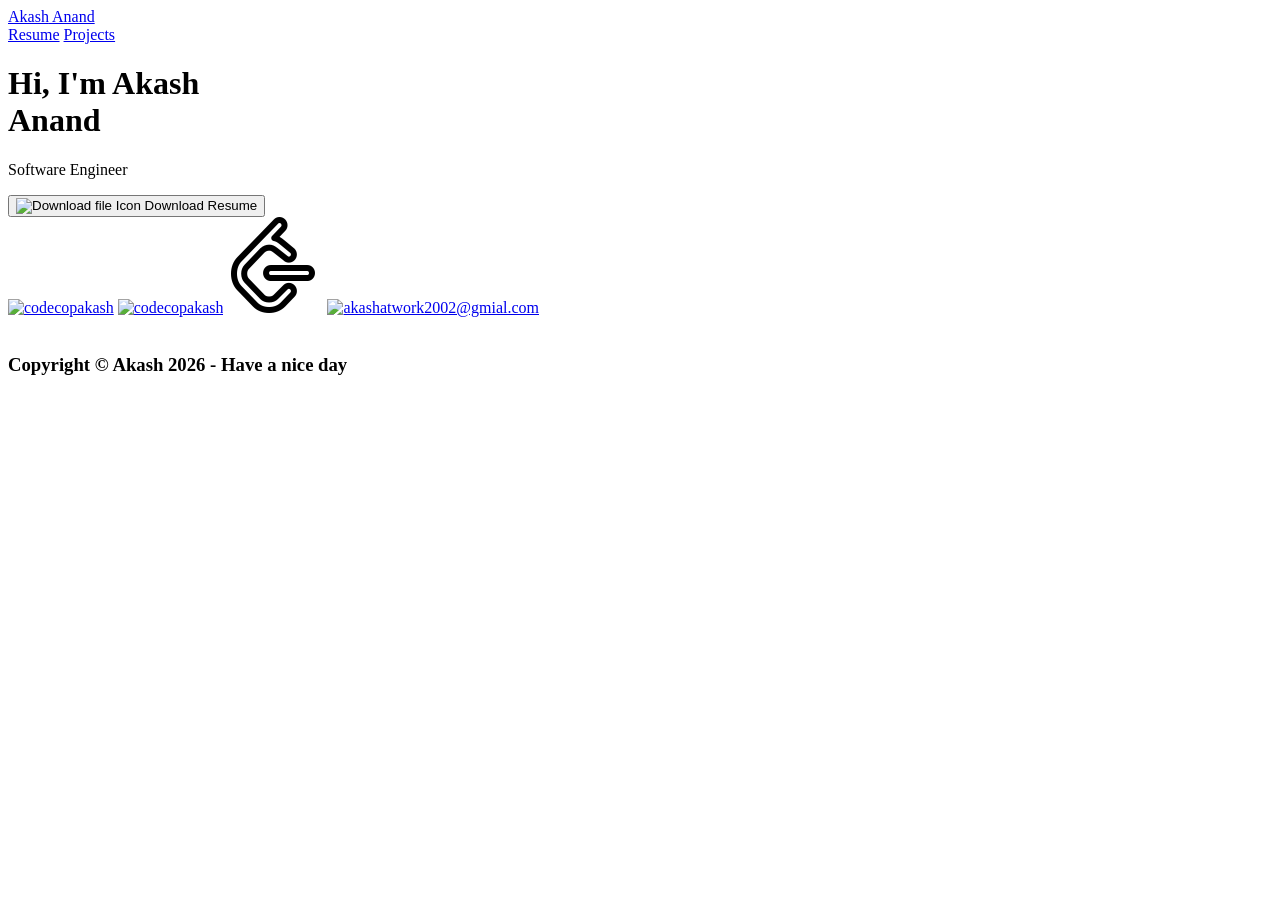
==== index.html @ 2bc6cf51 "Updated resume and added leetcode link" ====
<!DOCTYPE html>
<html lang="en">
<head>
    <link rel="stylesheet" href="index.css">
    <title>Akash Anand</title>
</head>

<body>
    <header class="white whitebg">
        <a class="name" href="https://connectakash.com/" target=""><span class="first-name">Akash</span> <span class="last-name">Anand</span></a>
        <div class="nav-links gray-700">
            <a class="resume" href="https://drive.google.com/file/d/1TLm_w_rVkbF2qodkF3ANcACY6byevHFD/view?usp=sharing" target="_blank">Resume</a>
            <a href="project.html" target="">Projects</a>
            <!--<a href="" target="_blank">About</a>
            <a href="" target="_blank">Skills</a>
            <a href="" target="_blank">Education</a>   
            <a href="" target="_blank">Contect</a>-->
        </div>
        
    </header>
    <Main>
        <div class="hero-section">
            <div class="hero-text">
                <h1 class="my-intro gray-900">Hi, I'm <span class="blue-600">Akash <br> Anand</span> </h1>
                <p class="gray-700 my-intro">Software Engineer</p>
                <p></p>
                <a href="/resources/assetResume.pdf" download="AkashAnand_Resume" target="_blank">
                    <button class="resume-button whitebg"><img src="/resources/downloadfile.png" alt="Download file Icon" class="icon"> Download Resume</button>
                </a>

                <!--Connect with me section -->
                <div class="social-links">
                    <a href="https://github.com/IamGNU" target="_blank"><img src="/resources/github.png" alt="codecopakash"></a>
                    <a href="https://www.linkedin.com/in/IamGNU/" target="_blank"><img src="/resources/linkedin.png" alt="codecopakash"></a>
                    <a href="https://leetcode.com/u/iamGnu/" target="_blank"><img src="resources/leetcode.png" alt="leetcode profile"></a>
                    <a href="mailto:akashatwork2002@gmail.com" target="_blank"><img src="/resources/email.png" alt="akashatwork2002@gmial.com"></a>
                </div>
            </div>
            <!--Photo frame -->
            <div class="photo-frame">
                <div class="blue-frame"></div>
                <img src="/resources/akash.jpeg" alt="" class="my-image">
            </div>
        </div>
    </Main>
    <Footer>
        <h3 class="gray-300">Copyright &copy; Akash 2026 - Have a nice day</h3>
    </Footer>
</body>
</html>
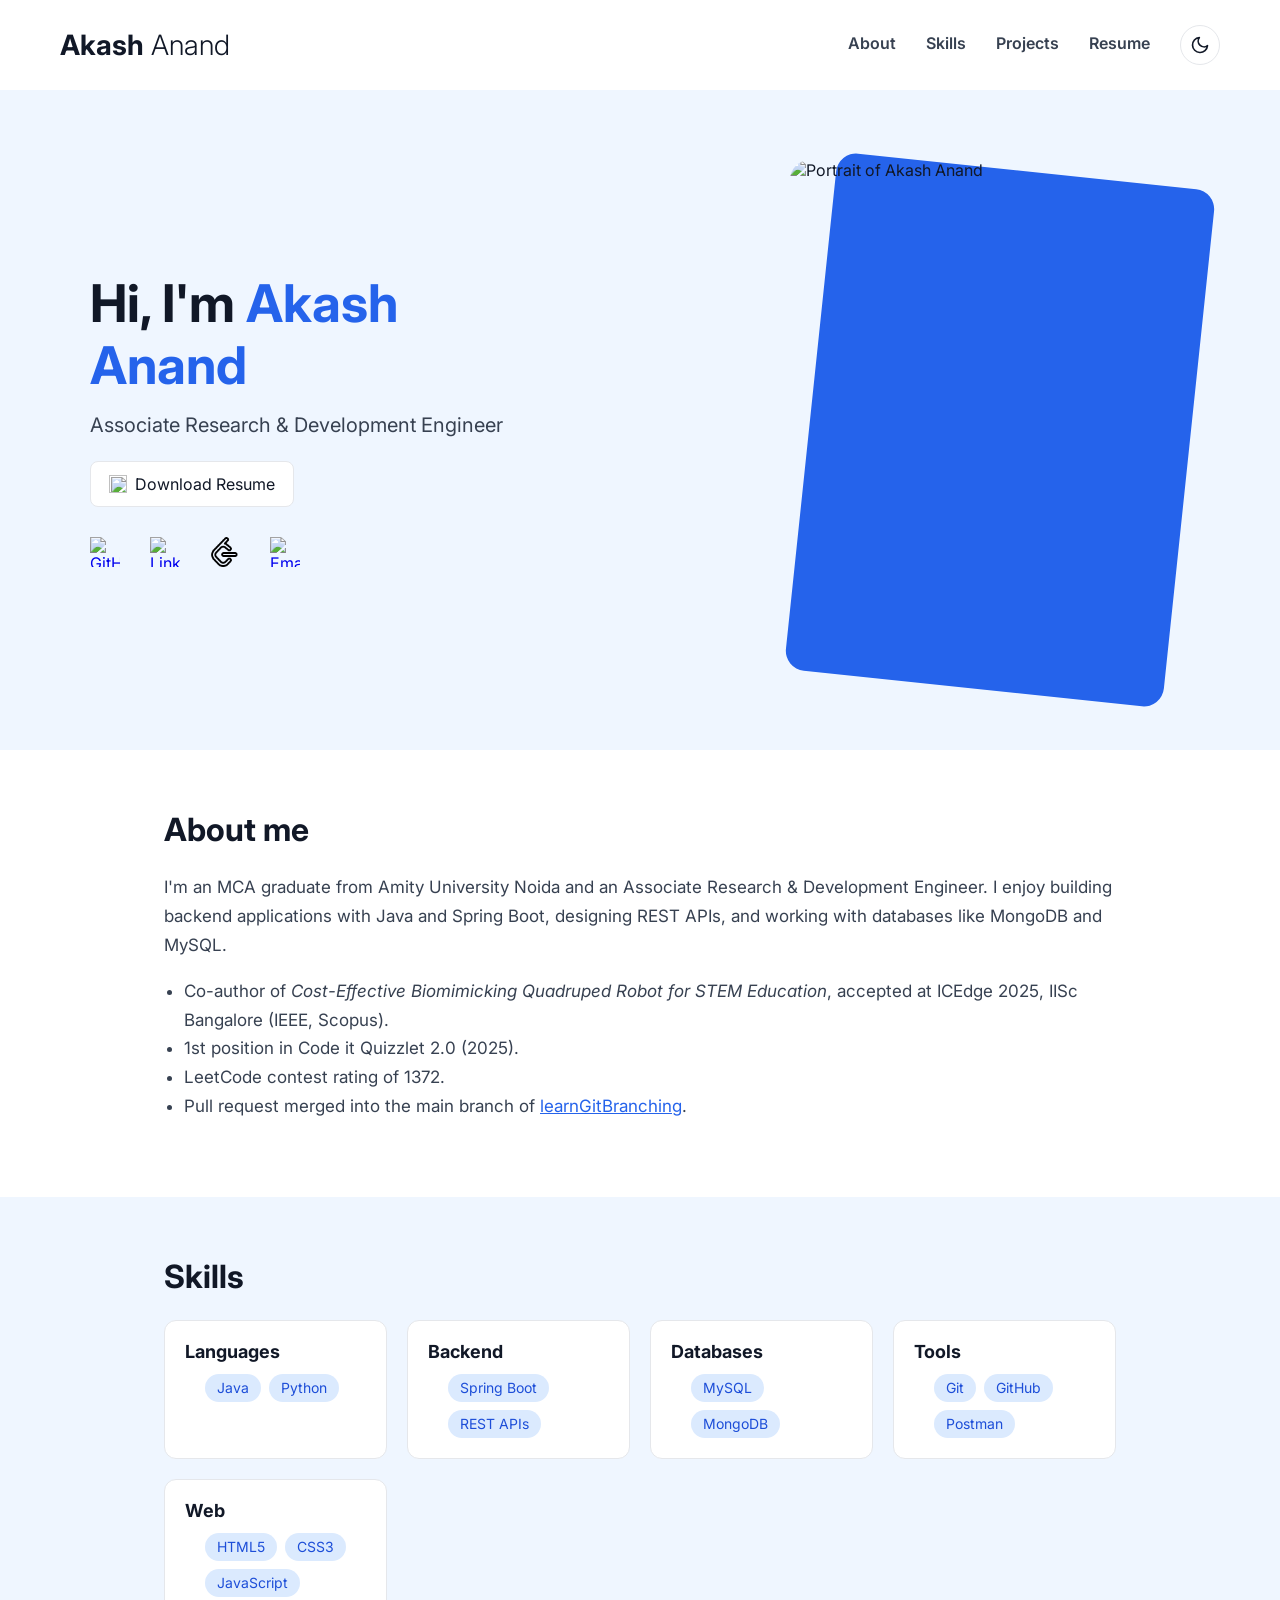
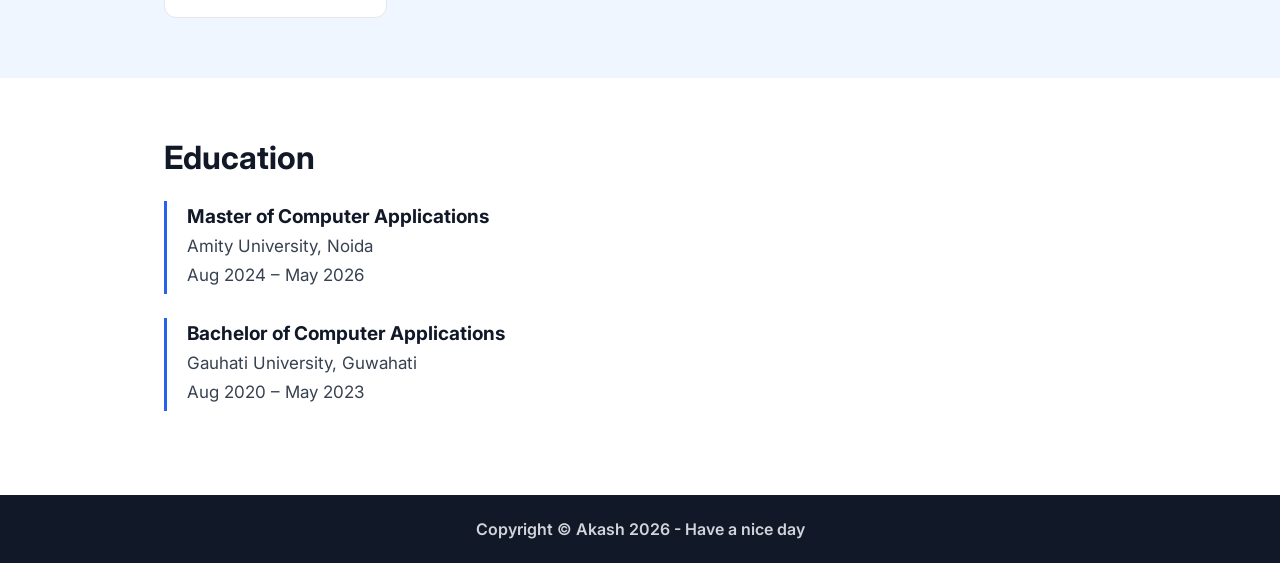
==== commit 8ad10035: "Updated the entire website ui" ====
--- a/index.html
+++ b/index.html
@@ -1,50 +1,132 @@
 <!DOCTYPE html>
 <html lang="en">
 <head>
-    <link rel="stylesheet" href="index.css">
-    <title>Akash Anand</title>
+    <meta charset="UTF-8">
+    <meta name="viewport" content="width=device-width, initial-scale=1">
+    <title>Akash Anand | Associate Research &amp; Development Engineer</title>
+    <meta name="description" content="Akash Anand is an Associate Research & Development Engineer and MCA graduate working with Java, Spring Boot, REST APIs and MongoDB.">
+    <meta property="og:type" content="website">
+    <meta property="og:url" content="https://connectakash.com/">
+    <meta property="og:title" content="Akash Anand | Associate Research & Development Engineer">
+    <meta property="og:description" content="Portfolio, projects and resume of Akash Anand.">
+    <meta property="og:image" content="https://connectakash.com/resources/akash.jpeg">
+    <meta name="twitter:card" content="summary">
+    <script>
+        // Apply a saved theme before the page draws, so it doesn't flash.
+        try { var t = localStorage.getItem("theme"); if (t === "light" || t === "dark") document.documentElement.dataset.theme = t; } catch (e) {}
+    </script>
+    <link rel="icon" href="/favicon.svg" type="image/svg+xml">
+    <link rel="preconnect" href="https://fonts.googleapis.com">
+    <link rel="preconnect" href="https://fonts.gstatic.com" crossorigin>
+    <link rel="stylesheet" href="https://fonts.googleapis.com/css2?family=Inter:wght@300;400;600;700&display=swap">
+    <link rel="stylesheet" href="/index.css">
 </head>
 
 <body>
-    <header class="white whitebg">
-        <a class="name" href="https://connectakash.com/" target=""><span class="first-name">Akash</span> <span class="last-name">Anand</span></a>
-        <div class="nav-links gray-700">
-            <a class="resume" href="https://drive.google.com/file/d/1TLm_w_rVkbF2qodkF3ANcACY6byevHFD/view?usp=sharing" target="_blank">Resume</a>
-            <a href="project.html" target="">Projects</a>
-            <!--<a href="" target="_blank">About</a>
-            <a href="" target="_blank">Skills</a>
-            <a href="" target="_blank">Education</a>   
-            <a href="" target="_blank">Contect</a>-->
+    <header>
+        <a class="name" href="/"><span class="first-name">Akash</span> <span class="last-name">Anand</span></a>
+        <div class="header-actions">
+            <nav class="nav-links" aria-label="Main">
+                <a href="#about">About</a>
+                <a href="#skills">Skills</a>
+                <a href="/project.html">Projects</a>
+                <a href="/resources/assetResume.pdf" target="_blank" rel="noopener">Resume</a>
+            </nav>
+            <button id="theme-toggle" class="theme-toggle" type="button" aria-label="Dark mode">
+                <svg class="icon-moon" viewBox="0 0 24 24" fill="none" stroke="currentColor" stroke-width="2" stroke-linecap="round" stroke-linejoin="round" aria-hidden="true"><path d="M21 12.79A9 9 0 1 1 11.21 3 7 7 0 0 0 21 12.79z"/></svg>
+                <svg class="icon-sun" viewBox="0 0 24 24" fill="none" stroke="currentColor" stroke-width="2" stroke-linecap="round" stroke-linejoin="round" aria-hidden="true"><circle cx="12" cy="12" r="4"/><path d="M12 2v2M12 20v2M4.93 4.93l1.41 1.41M17.66 17.66l1.41 1.41M2 12h2M20 12h2M4.93 19.07l1.41-1.41M17.66 6.34l1.41-1.41"/></svg>
+            </button>
         </div>
-        
     </header>
-    <Main>
-        <div class="hero-section">
-            <div class="hero-text">
-                <h1 class="my-intro gray-900">Hi, I'm <span class="blue-600">Akash <br> Anand</span> </h1>
-                <p class="gray-700 my-intro">Software Engineer</p>
-                <p></p>
-                <a href="/resources/assetResume.pdf" download="AkashAnand_Resume" target="_blank">
-                    <button class="resume-button whitebg"><img src="/resources/downloadfile.png" alt="Download file Icon" class="icon"> Download Resume</button>
-                </a>
 
-                <!--Connect with me section -->
-                <div class="social-links">
-                    <a href="https://github.com/IamGNU" target="_blank"><img src="/resources/github.png" alt="codecopakash"></a>
-                    <a href="https://www.linkedin.com/in/IamGNU/" target="_blank"><img src="/resources/linkedin.png" alt="codecopakash"></a>
-                    <a href="https://leetcode.com/u/iamGnu/" target="_blank"><img src="resources/leetcode.png" alt="leetcode profile"></a>
-                    <a href="mailto:akashatwork2002@gmail.com" target="_blank"><img src="/resources/email.png" alt="akashatwork2002@gmial.com"></a>
+    <main>
+        <section class="hero">
+            <div class="hero-section">
+                <div class="hero-text">
+                    <h1>Hi, I'm <span class="highlight">Akash <br> Anand</span></h1>
+                    <p class="role">Associate Research &amp; Development Engineer</p>
+                    <a class="resume-button" href="/resources/assetResume.pdf" download="AkashAnand_Resume.pdf">
+                        <img src="/resources/downloadfile.png" alt="" class="icon"> Download Resume
+                    </a>
+
+                    <!-- Connect with me -->
+                    <div class="social-links">
+                        <a href="https://github.com/IamGNU" target="_blank" rel="noopener"><img src="/resources/github.png" alt="GitHub profile"></a>
+                        <a href="https://www.linkedin.com/in/IamGNU/" target="_blank" rel="noopener"><img src="/resources/linkedin.png" alt="LinkedIn profile"></a>
+                        <a href="https://leetcode.com/u/iamGnu/" target="_blank" rel="noopener"><img src="/resources/leetcode.png" alt="LeetCode profile"></a>
+                        <a href="mailto:akashatwork2002@gmail.com"><img src="/resources/email.png" alt="Email akashatwork2002@gmail.com"></a>
+                    </div>
+                </div>
+
+                <!-- Photo frame -->
+                <div class="photo-frame">
+                    <div class="blue-frame"></div>
+                    <img src="/resources/akash.jpeg" alt="Portrait of Akash Anand" class="my-image">
                 </div>
             </div>
-            <!--Photo frame -->
-            <div class="photo-frame">
-                <div class="blue-frame"></div>
-                <img src="/resources/akash.jpeg" alt="" class="my-image">
+        </section>
+
+        <section id="about" class="section">
+            <h2>About me</h2>
+            <p>
+                I'm an MCA graduate from Amity University Noida and an Associate Research &amp; Development Engineer.
+                I enjoy building backend applications with Java and Spring Boot, designing REST APIs, and working
+                with databases like MongoDB and MySQL.
+            </p>
+            <ul>
+                <li>Co-author of <em>Cost-Effective Biomimicking Quadruped Robot for STEM Education</em>, accepted at ICEdge 2025, IISc Bangalore (IEEE, Scopus).</li>
+                <li>1st position in Code it Quizzlet 2.0 (2025).</li>
+                <li>LeetCode contest rating of 1372.</li>
+                <li>Pull request merged into the main branch of <a href="https://github.com/pcottle/learnGitBranching" target="_blank" rel="noopener">learnGitBranching</a>.</li>
+            </ul>
+        </section>
+
+        <div class="alt-bg">
+            <section id="skills" class="section">
+                <h2>Skills</h2>
+                <div class="skill-groups">
+                    <div class="skill-group">
+                        <h3>Languages</h3>
+                        <ul class="chips"><li>Java</li><li>Python</li></ul>
+                    </div>
+                    <div class="skill-group">
+                        <h3>Backend</h3>
+                        <ul class="chips"><li>Spring Boot</li><li>REST APIs</li></ul>
+                    </div>
+                    <div class="skill-group">
+                        <h3>Databases</h3>
+                        <ul class="chips"><li>MySQL</li><li>MongoDB</li></ul>
+                    </div>
+                    <div class="skill-group">
+                        <h3>Tools</h3>
+                        <ul class="chips"><li>Git</li><li>GitHub</li><li>Postman</li></ul>
+                    </div>
+                    <div class="skill-group">
+                        <h3>Web</h3>
+                        <ul class="chips"><li>HTML5</li><li>CSS3</li><li>JavaScript</li></ul>
+                    </div>
+                </div>
+            </section>
+        </div>
+
+        <section id="education" class="section">
+            <h2>Education</h2>
+            <div class="timeline-item">
+                <h3>Master of Computer Applications</h3>
+                <p>Amity University, Noida</p>
+                <p class="meta">Aug 2024 – May 2026</p>
             </div>
-        </div>
-    </Main>
-    <Footer>
-        <h3 class="gray-300">Copyright &copy; Akash 2026 - Have a nice day</h3>
-    </Footer>
+            <div class="timeline-item">
+                <h3>Bachelor of Computer Applications</h3>
+                <p>Gauhati University, Guwahati</p>
+                <p class="meta">Aug 2020 – May 2023</p>
+            </div>
+        </section>
+    </main>
+
+    <footer>
+        <p>Copyright &copy; Akash 2026 - Have a nice day</p>
+    </footer>
+    <script src="/theme.js"></script>
 </body>
-</html>+</html>
--- a/index.css
+++ b/index.css
@@ -0,0 +1,485 @@
+/* ---------- Colour tokens (light) ---------- */
+:root {
+  --bg: #ffffff;
+  --bg-soft: #eff6ff;
+  --surface: #ffffff;
+  --text: #111827;
+  --text-muted: #374151;
+  --text-subtle: #4b5563;
+  --accent: #2563eb;
+  --accent-strong: #1d4ed8;
+  --border: #e5e7eb;
+  --chip-bg: #dbeafe;
+  --chip-text: #1d4ed8;
+  --footer-bg: #111827;
+  --footer-text: #d1d5db;
+  --shadow: 0 8px 20px rgba(0, 0, 0, 0.12);
+  --icon-filter: none;
+  color-scheme: light;
+}
+
+/* ---------- Colour tokens (dark) ----------
+   By default the site follows the system setting. The theme toggle sets
+   data-theme="light" or "dark" on <html> to override it. */
+@media (prefers-color-scheme: dark) {
+  :root:not([data-theme="light"]) {
+    --bg: #0b1120;
+    --bg-soft: #111827;
+    --surface: #1f2937;
+    --text: #f9fafb;
+    --text-muted: #d1d5db;
+    --text-subtle: #9ca3af;
+    --accent: #60a5fa;
+    --accent-strong: #93c5fd;
+    --border: #374151;
+    --chip-bg: #1e3a8a;
+    --chip-text: #dbeafe;
+    --footer-bg: #030712;
+    --footer-text: #9ca3af;
+    --shadow: 0 8px 20px rgba(0, 0, 0, 0.5);
+    --icon-filter: invert(1);
+    color-scheme: dark;
+  }
+}
+
+:root[data-theme="dark"] {
+  --bg: #0b1120;
+  --bg-soft: #111827;
+  --surface: #1f2937;
+  --text: #f9fafb;
+  --text-muted: #d1d5db;
+  --text-subtle: #9ca3af;
+  --accent: #60a5fa;
+  --accent-strong: #93c5fd;
+  --border: #374151;
+  --chip-bg: #1e3a8a;
+  --chip-text: #dbeafe;
+  --footer-bg: #030712;
+  --footer-text: #9ca3af;
+  --shadow: 0 8px 20px rgba(0, 0, 0, 0.5);
+  --icon-filter: invert(1);
+  color-scheme: dark;
+}
+
+/* ---------- Base ---------- */
+* {
+  box-sizing: border-box;
+}
+
+html {
+  scroll-behavior: smooth;
+}
+
+body {
+  margin: 0;
+  min-height: 100vh;
+  display: flex;
+  flex-direction: column;
+  font-family: "Inter", Arial, sans-serif;
+  background-color: var(--bg);
+  color: var(--text);
+}
+
+main {
+  flex: 1;
+}
+
+img {
+  max-width: 100%;
+}
+
+a:focus-visible,
+button:focus-visible {
+  outline: 3px solid var(--accent);
+  outline-offset: 3px;
+}
+
+/* ---------- Header ---------- */
+header {
+  display: flex;
+  flex-wrap: wrap;
+  gap: 12px 24px;
+  padding: 25px 60px;
+  align-items: center;
+  justify-content: space-between;
+  background-color: var(--bg);
+}
+
+header a {
+  text-decoration: none;
+  color: var(--text);
+  font-weight: 600;
+}
+
+.name {
+  font-size: 28px;
+}
+
+.first-name {
+  font-weight: 700;
+}
+
+.last-name {
+  font-weight: 300;
+}
+
+.nav-links {
+  display: flex;
+  flex-wrap: wrap;
+  gap: 12px 30px;
+}
+
+.nav-links a {
+  font-size: 16px;
+  color: var(--text-muted);
+  border-bottom: 2px solid transparent;
+  padding-bottom: 2px;
+}
+
+.nav-links a:hover {
+  color: var(--accent-strong);
+}
+
+.nav-links a[aria-current="page"] {
+  color: var(--accent);
+  border-bottom-color: var(--accent);
+}
+
+.header-actions {
+  display: flex;
+  flex-wrap: wrap;
+  align-items: center;
+  gap: 12px 30px;
+}
+
+/* ---------- Dark mode toggle ---------- */
+.theme-toggle {
+  display: inline-flex;
+  align-items: center;
+  justify-content: center;
+  width: 40px;
+  height: 40px;
+  padding: 0;
+  border-radius: 50%;
+  border: 1px solid var(--border);
+  background-color: var(--surface);
+  color: var(--text);
+  cursor: pointer;
+  transition: background-color 0.2s ease;
+}
+
+.theme-toggle:hover {
+  background-color: var(--border);
+}
+
+.theme-toggle svg {
+  width: 20px;
+  height: 20px;
+}
+
+/* Show the moon in light mode (click to go dark), the sun in dark mode. */
+.theme-toggle .icon-sun {
+  display: none;
+}
+
+:root[data-theme="dark"] .theme-toggle .icon-sun {
+  display: block;
+}
+
+:root[data-theme="dark"] .theme-toggle .icon-moon {
+  display: none;
+}
+
+@media (prefers-color-scheme: dark) {
+  :root:not([data-theme="light"]) .theme-toggle .icon-sun {
+    display: block;
+  }
+
+  :root:not([data-theme="light"]) .theme-toggle .icon-moon {
+    display: none;
+  }
+}
+
+/* ---------- Hero ---------- */
+.hero {
+  background-color: var(--bg-soft);
+  padding: 70px 50px;
+}
+
+.hero-section {
+  display: flex;
+  justify-content: space-between;
+  align-items: center;
+  gap: 60px;
+  max-width: 1100px;
+  margin: 0 auto;
+}
+
+.hero-text {
+  display: flex;
+  flex-direction: column;
+  align-items: flex-start;
+  max-width: 500px;
+}
+
+.hero-text h1 {
+  font-size: 52px;
+  line-height: 1.2;
+  margin: 0 0 16px 0;
+}
+
+.highlight {
+  color: var(--accent);
+}
+
+.role {
+  font-size: 20px;
+  color: var(--text-muted);
+  margin: 0 0 24px 0;
+}
+
+.resume-button {
+  display: inline-flex;
+  align-items: center;
+  gap: 8px;
+  padding: 12px 18px;
+  border-radius: 8px;
+  font-size: 16px;
+  text-decoration: none;
+  color: var(--text);
+  background-color: var(--surface);
+  border: 1px solid var(--border);
+  transition: transform 0.3s ease, box-shadow 0.3s ease, background-color 0.3s ease;
+}
+
+.resume-button:hover {
+  background-color: var(--border);
+  transform: translateY(-2px);
+  box-shadow: 0 4px 12px rgba(0, 0, 0, 0.2);
+}
+
+.icon {
+  width: 18px;
+  height: 18px;
+  filter: var(--icon-filter);
+}
+
+.social-links {
+  display: flex;
+  margin-top: 30px;
+  gap: 30px;
+}
+
+.social-links img {
+  display: block;
+  width: 30px;
+  height: 30px;
+  filter: var(--icon-filter);
+  transition: transform 0.2s ease;
+}
+
+.social-links a:hover img {
+  transform: scale(1.1);
+}
+
+.photo-frame {
+  position: relative;
+  width: 380px;
+  height: 520px;
+  flex-shrink: 0;
+  margin-right: 20px;
+}
+
+.blue-frame {
+  position: absolute;
+  top: 10px;
+  left: 20px;
+  width: 100%;
+  height: 100%;
+  background-color: var(--accent);
+  border-radius: 20px;
+  transform: rotate(6deg);
+  z-index: 1;
+}
+
+.my-image {
+  position: relative;
+  width: 100%;
+  height: 100%;
+  object-fit: cover;
+  border-radius: 20px;
+  display: block;
+  z-index: 2;
+}
+
+/* ---------- Content sections ---------- */
+.section {
+  max-width: 1000px;
+  margin: 0 auto;
+  padding: 60px 24px;
+  scroll-margin-top: 20px;
+}
+
+.section h2 {
+  font-size: 32px;
+  margin: 0 0 24px 0;
+}
+
+.section p,
+.section li {
+  font-size: 17px;
+  line-height: 1.7;
+  color: var(--text-muted);
+}
+
+.section ul {
+  padding-left: 20px;
+}
+
+.section a {
+  color: var(--accent);
+}
+
+.alt-bg {
+  background-color: var(--bg-soft);
+}
+
+.skill-groups {
+  display: grid;
+  grid-template-columns: repeat(auto-fit, minmax(220px, 1fr));
+  gap: 20px;
+}
+
+.skill-group {
+  background-color: var(--surface);
+  border: 1px solid var(--border);
+  border-radius: 12px;
+  padding: 20px;
+}
+
+.skill-group h3 {
+  margin: 0 0 12px 0;
+  font-size: 18px;
+}
+
+.chips {
+  display: flex;
+  flex-wrap: wrap;
+  gap: 8px;
+  padding: 0;
+  margin: 0;
+  list-style: none;
+}
+
+.chips li {
+  font-size: 14px;
+  line-height: 1;
+  padding: 7px 12px;
+  border-radius: 999px;
+  background-color: var(--chip-bg);
+  color: var(--chip-text);
+}
+
+.timeline-item {
+  border-left: 3px solid var(--accent);
+  padding: 4px 0 4px 20px;
+  margin-bottom: 24px;
+}
+
+.timeline-item h3 {
+  margin: 0 0 4px 0;
+  font-size: 19px;
+}
+
+.timeline-item p {
+  margin: 0;
+}
+
+.meta {
+  font-size: 15px;
+  color: var(--text-subtle);
+}
+
+/* ---------- Footer ---------- */
+footer {
+  background-color: var(--footer-bg);
+  color: var(--footer-text);
+  text-align: center;
+  padding: 24px;
+}
+
+footer p {
+  margin: 0;
+  font-size: 16px;
+  font-weight: 600;
+}
+
+/* ---------- Tablets and phones ---------- */
+@media (max-width: 900px) {
+  header {
+    padding: 20px 24px;
+  }
+
+  /* Name and toggle on the first row, menu on the second. */
+  .header-actions {
+    display: contents;
+  }
+
+  .theme-toggle {
+    order: 1;
+  }
+
+  .nav-links {
+    order: 2;
+    width: 100%;
+  }
+
+  .hero {
+    padding: 48px 24px;
+  }
+
+  .hero-section {
+    flex-direction: column-reverse;
+    gap: 48px;
+  }
+
+  .hero-text {
+    align-items: center;
+    text-align: center;
+  }
+
+  .photo-frame {
+    width: min(300px, 75vw);
+    height: auto;
+    aspect-ratio: 380 / 520;
+    margin-right: 0;
+  }
+}
+
+@media (max-width: 480px) {
+  .name {
+    font-size: 24px;
+  }
+
+  .hero-text h1 {
+    font-size: 40px;
+  }
+
+  .role {
+    font-size: 18px;
+  }
+
+  .social-links {
+    gap: 24px;
+  }
+}
+
+@media (prefers-reduced-motion: reduce) {
+  *,
+  *::before,
+  *::after {
+    transition: none !important;
+    animation: none !important;
+    scroll-behavior: auto !important;
+  }
+}
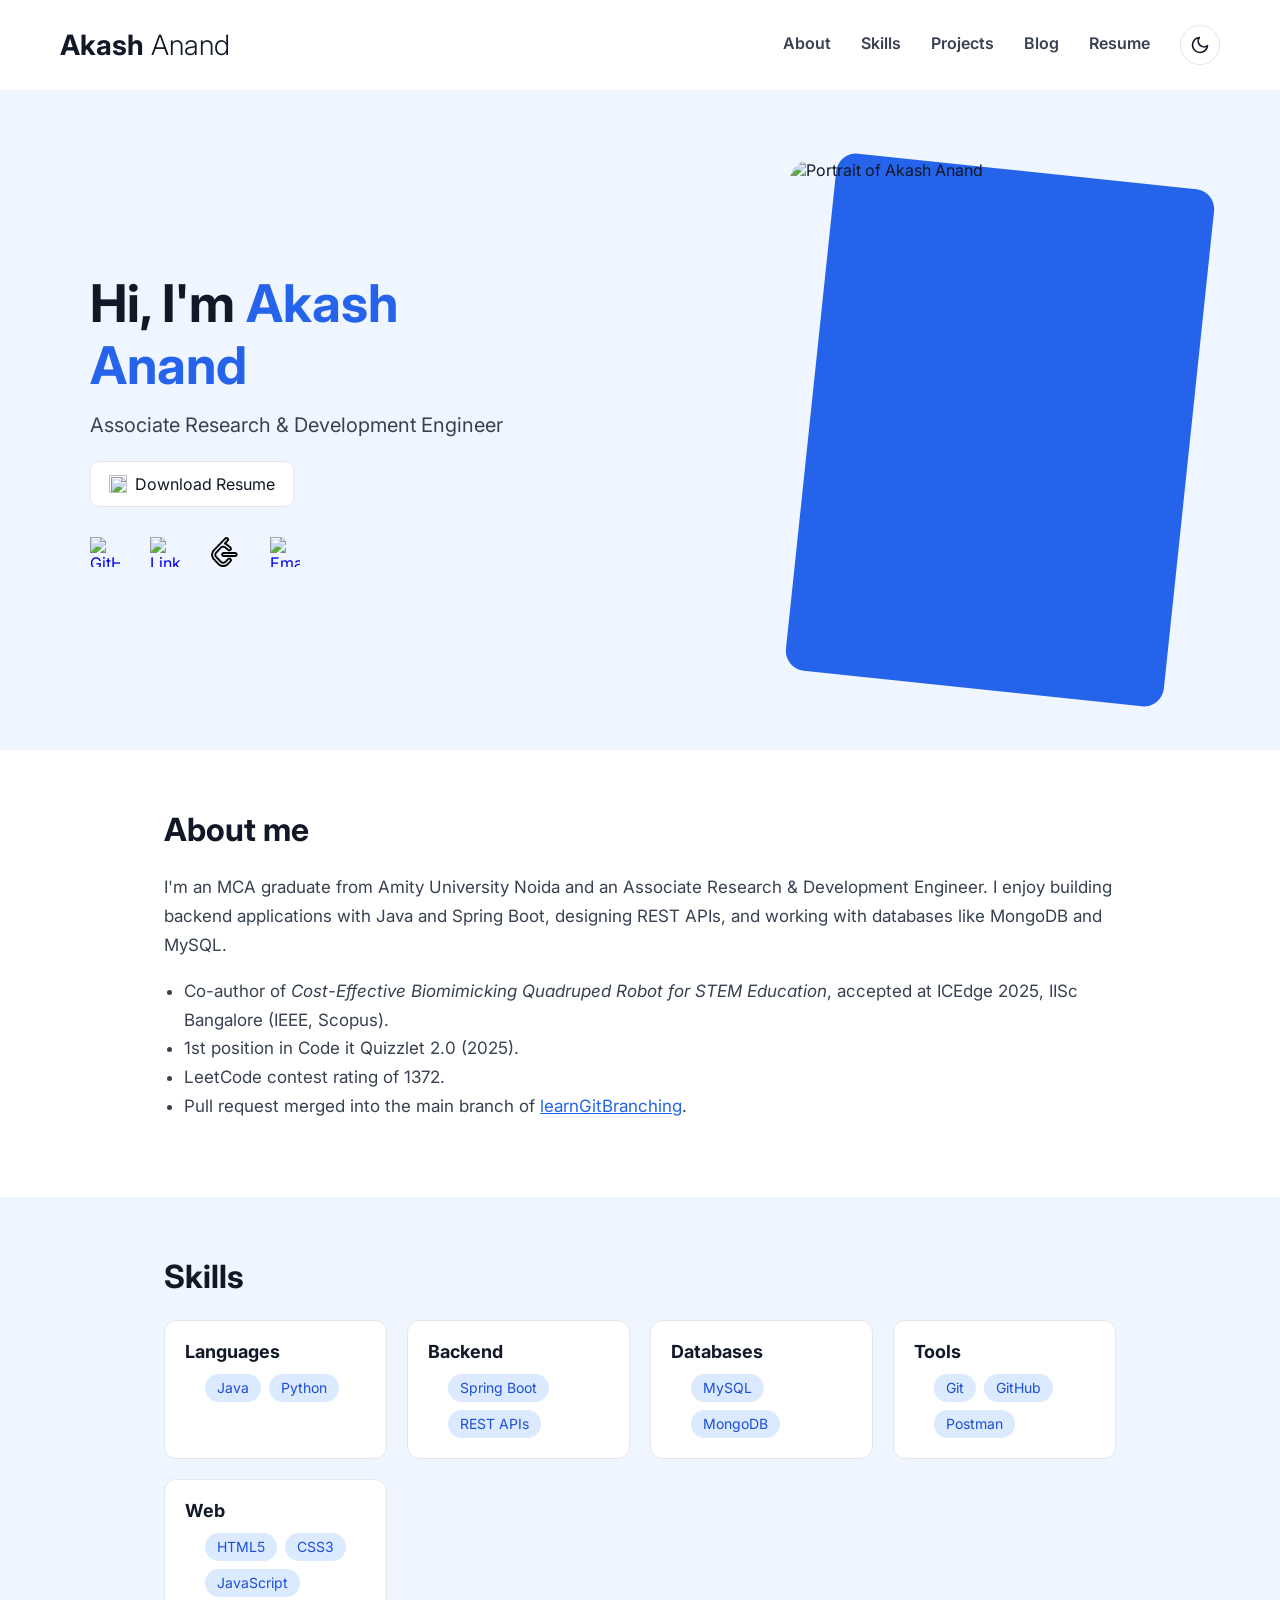
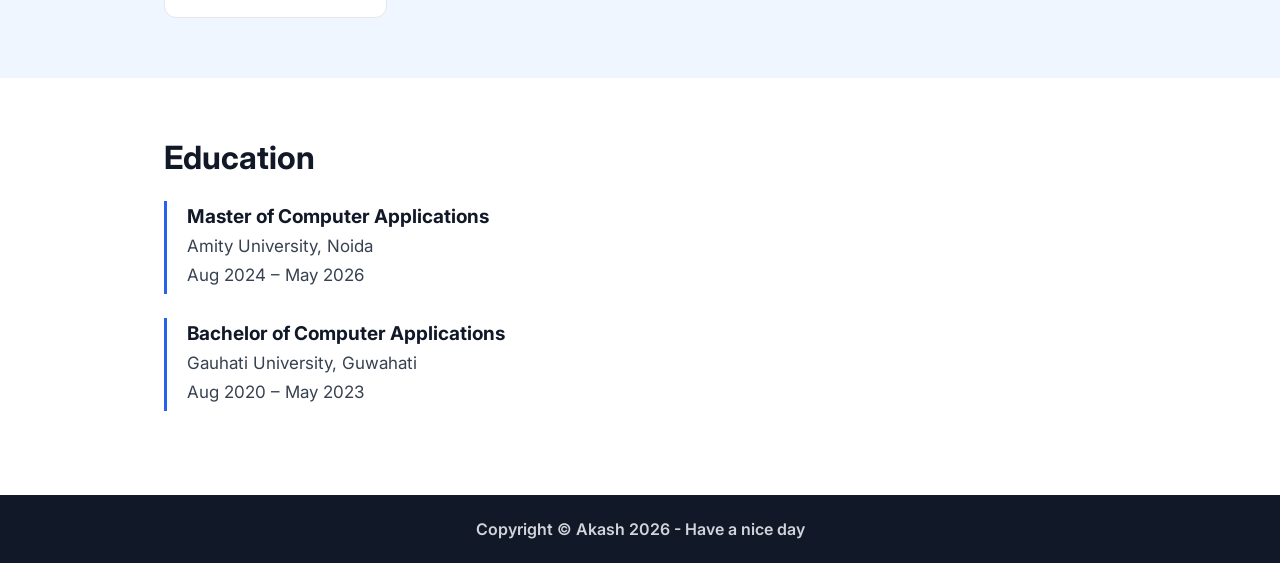
==== commit ae83c842: "Add blog with email subscriptions via Kit - New blog page (blog.html) listing posts, with a first po" ====
--- a/index.html
+++ b/index.html
@@ -30,6 +30,7 @@
                 <a href="#about">About</a>
                 <a href="#skills">Skills</a>
                 <a href="/project.html">Projects</a>
+                <a href="/blog.html">Blog</a>
                 <a href="/resources/assetResume.pdf" target="_blank" rel="noopener">Resume</a>
             </nav>
             <button id="theme-toggle" class="theme-toggle" type="button" aria-label="Dark mode">
@@ -128,5 +129,6 @@
         <p>Copyright &copy; Akash 2026 - Have a nice day</p>
     </footer>
     <script src="/theme.js"></script>
+    <script data-goatcounter="https://connectakash.goatcounter.com/count" async src="https://gc.zgo.at/count.js"></script>
 </body>
 </html>
